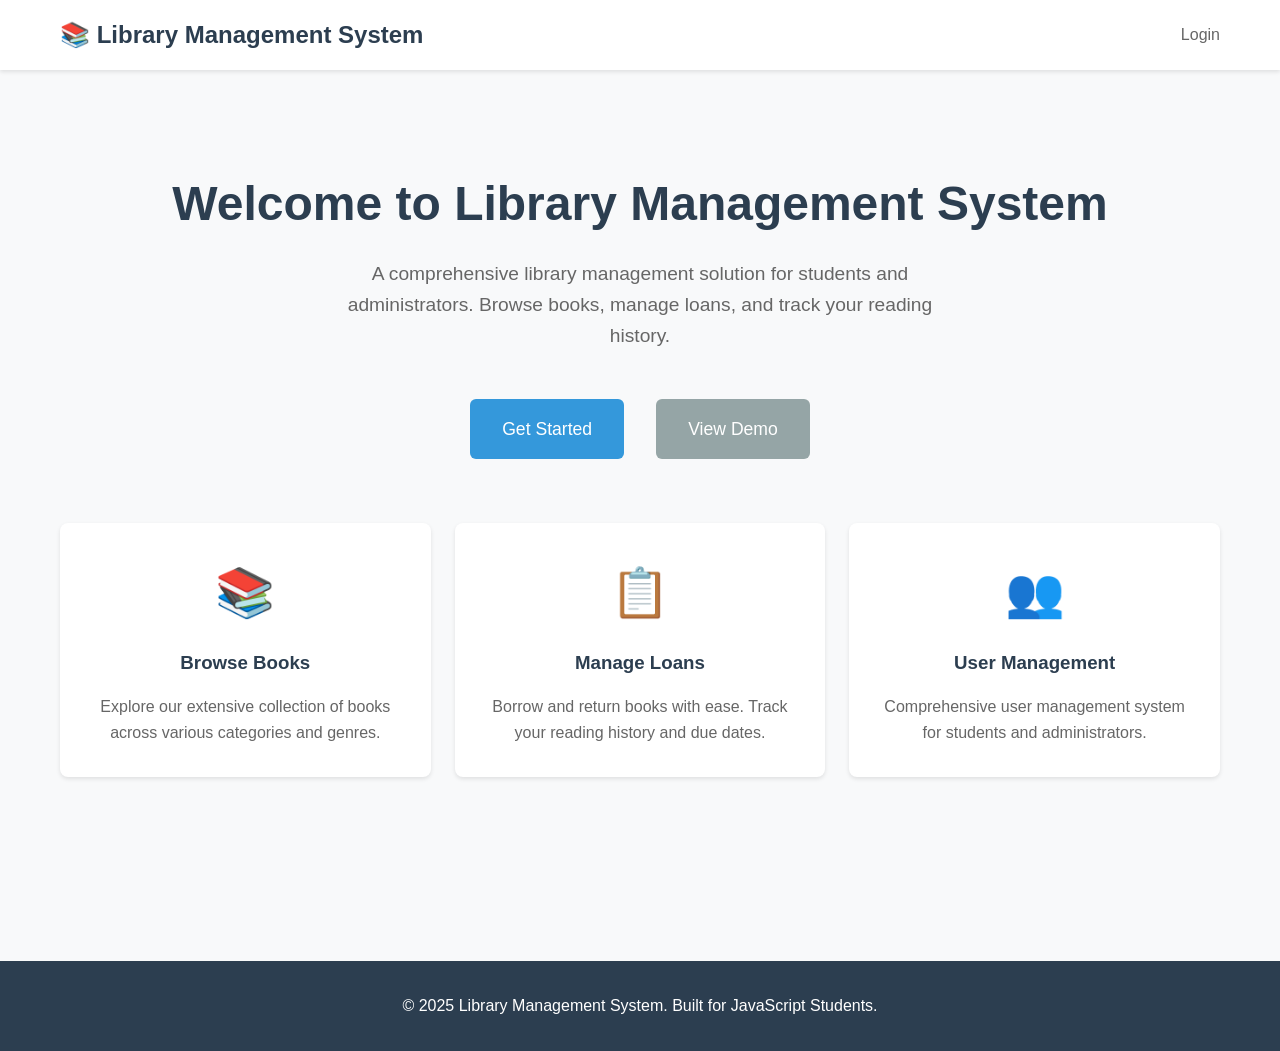
==== index.html @ cf740339 "chore: initial starter template setup" ====
<!DOCTYPE html>
<html lang="en">
<head>
    <meta charset="UTF-8">
    <meta name="viewport" content="width=device-width, initial-scale=1.0">
    <title>Library Management System</title>
    <link rel="stylesheet" href="css/style.css">
</head>
<body>
    <header class="header">
        <div class="container">
            <div class="header-content">
                <div class="logo">📚 Library Management System</div>
                <nav class="nav">
                    <a href="login.html">Login</a>
                </nav>
            </div>
        </div>
    </header>

    <main class="main-content">
        <div class="container">
            <div style="text-align: center; padding: 4rem 0;">
                <h1 style="font-size: 3rem; color: #2c3e50; margin-bottom: 1rem;">Welcome to Library Management System</h1>
                <p style="font-size: 1.2rem; color: #666; margin-bottom: 3rem; max-width: 600px; margin-left: auto; margin-right: auto;">
                    A comprehensive library management solution for students and administrators. 
                    Browse books, manage loans, and track your reading history.
                </p>
                
                <div style="display: flex; gap: 2rem; justify-content: center; flex-wrap: wrap; margin-bottom: 3rem;">
                    <a href="login.html" class="btn btn-primary" style="padding: 1rem 2rem; font-size: 1.1rem;">
                        Get Started
                    </a>
                    <a href="dashboard.html" class="btn btn-secondary" style="padding: 1rem 2rem; font-size: 1.1rem;">
                        View Demo
                    </a>
                </div>

                <!-- Features Grid -->
                <div class="grid grid-3" style="margin-top: 4rem;">
                    <div class="card" style="text-align: center; padding: 2rem;">
                        <div style="font-size: 3rem; margin-bottom: 1rem;">📚</div>
                        <h3 style="color: #2c3e50; margin-bottom: 1rem;">Browse Books</h3>
                        <p style="color: #666;">Explore our extensive collection of books across various categories and genres.</p>
                    </div>
                    
                    <div class="card" style="text-align: center; padding: 2rem;">
                        <div style="font-size: 3rem; margin-bottom: 1rem;">📋</div>
                        <h3 style="color: #2c3e50; margin-bottom: 1rem;">Manage Loans</h3>
                        <p style="color: #666;">Borrow and return books with ease. Track your reading history and due dates.</p>
                    </div>
                    
                    <div class="card" style="text-align: center; padding: 2rem;">
                        <div style="font-size: 3rem; margin-bottom: 1rem;">👥</div>
                        <h3 style="color: #2c3e50; margin-bottom: 1rem;">User Management</h3>
                        <p style="color: #666;">Comprehensive user management system for students and administrators.</p>
                    </div>
                </div>
            </div>
        </div>
    </main>

    <footer style="background: #2c3e50; color: white; text-align: center; padding: 2rem 0; margin-top: 4rem;">
        <div class="container">
            <p>&copy; 2025 Library Management System. Built for JavaScript Students.</p>
        </div>
    </footer>
</body>
</html>
---- css/style.css ----
/* Library Management System - Minimal Flat Design */

/* Reset and Base Styles */
* {
    margin: 0;
    padding: 0;
    box-sizing: border-box;
}

body {
    font-family: 'Segoe UI', Tahoma, Geneva, Verdana, sans-serif;
    line-height: 1.6;
    color: #333;
    background-color: #f8f9fa;
}

/* Container */
.container {
    max-width: 1200px;
    margin: 0 auto;
    padding: 0 20px;
}

/* Header */
.header {
    background: #fff;
    box-shadow: 0 2px 4px rgba(0,0,0,0.1);
    position: sticky;
    top: 0;
    z-index: 100;
}

.header-content {
    display: flex;
    justify-content: space-between;
    align-items: center;
    padding: 1rem 0;
}

.logo {
    font-size: 1.5rem;
    font-weight: bold;
    color: #2c3e50;
}

.nav {
    display: flex;
    gap: 2rem;
    align-items: center;
}

.nav a {
    text-decoration: none;
    color: #666;
    font-weight: 500;
    transition: color 0.3s;
}

.nav a:hover, .nav a.active {
    color: #3498db;
}

.user-info {
    display: flex;
    align-items: center;
    gap: 1rem;
}

.user-avatar {
    width: 40px;
    height: 40px;
    border-radius: 50%;
    background: #3498db;
    display: flex;
    align-items: center;
    justify-content: center;
    color: white;
    font-weight: bold;
}

/* Main Content */
.main-content {
    padding: 2rem 0;
    min-height: calc(100vh - 80px);
}

/* Cards */
.card {
    background: white;
    border-radius: 8px;
    box-shadow: 0 2px 4px rgba(0,0,0,0.1);
    padding: 1.5rem;
    margin-bottom: 1.5rem;
}

.card-header {
    display: flex;
    justify-content: space-between;
    align-items: center;
    margin-bottom: 1rem;
    padding-bottom: 1rem;
    border-bottom: 1px solid #eee;
}

.card-title {
    font-size: 1.25rem;
    font-weight: 600;
    color: #2c3e50;
}

/* Buttons */
.btn {
    display: inline-block;
    padding: 0.75rem 1.5rem;
    border: none;
    border-radius: 6px;
    text-decoration: none;
    font-weight: 500;
    cursor: pointer;
    transition: all 0.3s;
    text-align: center;
}

.btn-primary {
    background: #3498db;
    color: white;
}

.btn-primary:hover {
    background: #2980b9;
    transform: translateY(-1px);
}

.btn-success {
    background: #27ae60;
    color: white;
}

.btn-success:hover {
    background: #229954;
}

.btn-danger {
    background: #e74c3c;
    color: white;
}

.btn-danger:hover {
    background: #c0392b;
}

.btn-secondary {
    background: #95a5a6;
    color: white;
}

.btn-secondary:hover {
    background: #7f8c8d;
}

.btn-sm {
    padding: 0.5rem 1rem;
    font-size: 0.875rem;
}

/* Forms */
.form-group {
    margin-bottom: 1rem;
}

.form-label {
    display: block;
    margin-bottom: 0.5rem;
    font-weight: 500;
    color: #555;
}

.form-input {
    width: 100%;
    padding: 0.75rem;
    border: 2px solid #ddd;
    border-radius: 6px;
    font-size: 1rem;
    transition: border-color 0.3s;
}

.form-input:focus {
    outline: none;
    border-color: #3498db;
}

.form-select {
    width: 100%;
    padding: 0.75rem;
    border: 2px solid #ddd;
    border-radius: 6px;
    font-size: 1rem;
    background: white;
}

/* Tables */
.table {
    width: 100%;
    border-collapse: collapse;
    margin-top: 1rem;
}

.table th,
.table td {
    padding: 1rem;
    text-align: left;
    border-bottom: 1px solid #eee;
}

.table th {
    background: #f8f9fa;
    font-weight: 600;
    color: #555;
}

.table tr:hover {
    background: #f8f9fa;
}

/* Status Badges */
.status {
    display: inline-block;
    padding: 0.25rem 0.75rem;
    border-radius: 20px;
    font-size: 0.875rem;
    font-weight: 500;
}

.status-active {
    background: #d4edda;
    color: #155724;
}

.status-overdue {
    background: #f8d7da;
    color: #721c24;
}

.status-returned {
    background: #d1ecf1;
    color: #0c5460;
}

.status-available {
    background: #d4edda;
    color: #155724;
}

.status-unavailable {
    background: #f8d7da;
    color: #721c24;
}

/* Grid Layout */
.grid {
    display: grid;
    gap: 1.5rem;
}

.grid-2 {
    grid-template-columns: repeat(auto-fit, minmax(300px, 1fr));
}

.grid-3 {
    grid-template-columns: repeat(auto-fit, minmax(250px, 1fr));
}

.grid-4 {
    grid-template-columns: repeat(auto-fit, minmax(200px, 1fr));
}

/* Statistics Cards */
.stat-card {
    text-align: center;
    padding: 2rem 1rem;
}

.stat-number {
    font-size: 2.5rem;
    font-weight: bold;
    color: #3498db;
    margin-bottom: 0.5rem;
}

.stat-label {
    color: #666;
    font-size: 0.875rem;
    text-transform: uppercase;
    letter-spacing: 0.5px;
}

/* Search and Filters */
.search-bar {
    display: flex;
    gap: 1rem;
    margin-bottom: 2rem;
    flex-wrap: wrap;
}

.search-input {
    flex: 1;
    min-width: 200px;
}

.filter-group {
    display: flex;
    gap: 1rem;
    align-items: center;
    flex-wrap: wrap;
}

/* Pagination */
.pagination {
    display: flex;
    justify-content: center;
    gap: 0.5rem;
    margin-top: 2rem;
}

.pagination a {
    padding: 0.5rem 1rem;
    border: 1px solid #ddd;
    text-decoration: none;
    color: #666;
    border-radius: 4px;
    transition: all 0.3s;
}

.pagination a:hover,
.pagination a.active {
    background: #3498db;
    color: white;
    border-color: #3498db;
}

/* Alerts */
.alert {
    padding: 1rem;
    border-radius: 6px;
    margin-bottom: 1rem;
}

.alert-success {
    background: #d4edda;
    color: #155724;
    border: 1px solid #c3e6cb;
}

.alert-error {
    background: #f8d7da;
    color: #721c24;
    border: 1px solid #f5c6cb;
}

.alert-info {
    background: #d1ecf1;
    color: #0c5460;
    border: 1px solid #bee5eb;
}

/* Login Page */
.login-container {
    display: flex;
    justify-content: center;
    align-items: center;
    min-height: 100vh;
    background: linear-gradient(135deg, #667eea 0%, #764ba2 100%);
}

.login-card {
    background: white;
    padding: 3rem;
    border-radius: 12px;
    box-shadow: 0 10px 30px rgba(0,0,0,0.2);
    width: 100%;
    max-width: 400px;
}

.login-title {
    text-align: center;
    margin-bottom: 2rem;
    color: #2c3e50;
    font-size: 1.5rem;
}

/* Responsive Design */
@media (max-width: 768px) {
    .header-content {
        flex-direction: column;
        gap: 1rem;
    }
    
    .nav {
        flex-direction: column;
        gap: 1rem;
    }
    
    .search-bar {
        flex-direction: column;
    }
    
    .filter-group {
        flex-direction: column;
        align-items: stretch;
    }
    
    .table {
        font-size: 0.875rem;
    }
    
    .table th,
    .table td {
        padding: 0.5rem;
    }
    
    .grid-2,
    .grid-3,
    .grid-4 {
        grid-template-columns: 1fr;
    }
}

/* Loading Spinner */
.loading {
    display: inline-block;
    width: 20px;
    height: 20px;
    border: 3px solid #f3f3f3;
    border-top: 3px solid #3498db;
    border-radius: 50%;
    animation: spin 1s linear infinite;
}

@keyframes spin {
    0% { transform: rotate(0deg); }
    100% { transform: rotate(360deg); }
}

/* Utility Classes */
.text-center { text-align: center; }
.text-right { text-align: right; }
.text-left { text-align: left; }
.mb-1 { margin-bottom: 0.5rem; }
.mb-2 { margin-bottom: 1rem; }
.mb-3 { margin-bottom: 1.5rem; }
.mt-1 { margin-top: 0.5rem; }
.mt-2 { margin-top: 1rem; }
.mt-3 { margin-top: 1.5rem; }
.hidden { display: none; }
.visible { display: block; }
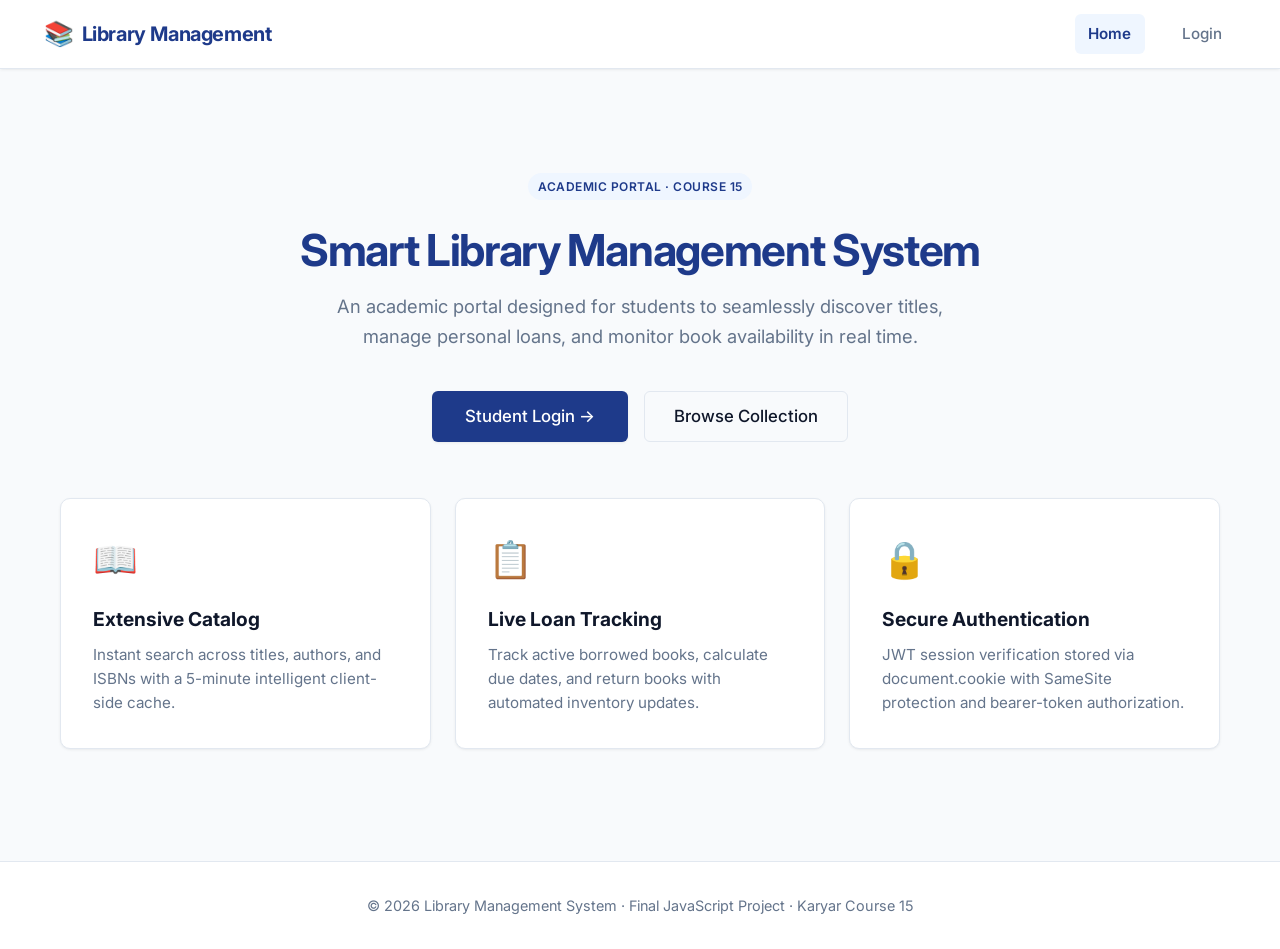
==== commit d3c1ace7: "style: redesign library interface with modern responsive academic theme" ====
--- a/index.html
+++ b/index.html
@@ -3,16 +3,20 @@
 <head>
     <meta charset="UTF-8">
     <meta name="viewport" content="width=device-width, initial-scale=1.0">
-    <title>Library Management System</title>
+    <title>Library Management System - Welcome</title>
     <link rel="stylesheet" href="css/style.css">
 </head>
 <body>
     <header class="header">
         <div class="container">
             <div class="header-content">
-                <div class="logo">📚 Library Management System</div>
-                <nav class="nav">
-                    <a href="login.html">Login</a>
+                <a href="index.html" class="logo">
+                    <span class="logo-icon">📚</span>
+                    <span>Library Management</span>
+                </a>
+                <nav class="nav" id="publicNav">
+                    <a href="index.html" class="active">Home</a>
+                    <a href="login.html" id="navAuthLink">Login</a>
                 </nav>
             </div>
         </div>
@@ -20,50 +24,78 @@
 
     <main class="main-content">
         <div class="container">
-            <div style="text-align: center; padding: 4rem 0;">
-                <h1 style="font-size: 3rem; color: #2c3e50; margin-bottom: 1rem;">Welcome to Library Management System</h1>
-                <p style="font-size: 1.2rem; color: #666; margin-bottom: 3rem; max-width: 600px; margin-left: auto; margin-right: auto;">
-                    A comprehensive library management solution for students and administrators. 
-                    Browse books, manage loans, and track your reading history.
+            <section style="text-align: center; padding: 4rem 1rem 3rem;">
+                <span class="category-badge" style="background-color: var(--primary-light); color: var(--primary); margin-bottom: 1.5rem; display: inline-block;">
+                    Academic Portal &middot; Course 15
+                </span>
+                <h1 style="font-size: 2.75rem; color: var(--primary); margin-bottom: 1rem; line-height: 1.2; letter-spacing: -0.03em;">
+                    Smart Library Management System
+                </h1>
+                <p style="font-size: 1.15rem; color: var(--text-muted); margin: 0 auto 2.5rem; max-width: 640px; line-height: 1.6;">
+                    An academic portal designed for students to seamlessly discover titles, manage personal loans, and monitor book availability in real time.
                 </p>
                 
-                <div style="display: flex; gap: 2rem; justify-content: center; flex-wrap: wrap; margin-bottom: 3rem;">
-                    <a href="login.html" class="btn btn-primary" style="padding: 1rem 2rem; font-size: 1.1rem;">
-                        Get Started
+                <div style="display: flex; gap: 1rem; justify-content: center; flex-wrap: wrap; margin-bottom: 3.5rem;">
+                    <a href="login.html" id="heroCta" class="btn btn-primary" style="padding: 0.85rem 2rem; font-size: 1.05rem;">
+                        Student Login &rarr;
                     </a>
-                    <a href="dashboard.html" class="btn btn-secondary" style="padding: 1rem 2rem; font-size: 1.1rem;">
-                        View Demo
+                    <a href="books.html" class="btn btn-outline" style="padding: 0.85rem 1.8rem; font-size: 1.05rem;">
+                        Browse Collection
                     </a>
                 </div>
 
                 <!-- Features Grid -->
-                <div class="grid grid-3" style="margin-top: 4rem;">
-                    <div class="card" style="text-align: center; padding: 2rem;">
-                        <div style="font-size: 3rem; margin-bottom: 1rem;">📚</div>
-                        <h3 style="color: #2c3e50; margin-bottom: 1rem;">Browse Books</h3>
-                        <p style="color: #666;">Explore our extensive collection of books across various categories and genres.</p>
+                <div class="grid grid-3" style="margin-top: 2rem; text-align: left;">
+                    <div class="card" style="padding: 2rem;">
+                        <div style="font-size: 2.25rem; margin-bottom: 1rem;">📖</div>
+                        <h3 style="color: var(--text-main); margin-bottom: 0.5rem; font-size: 1.2rem;">Extensive Catalog</h3>
+                        <p style="color: var(--text-muted); font-size: 0.95rem;">
+                            Instant search across titles, authors, and ISBNs with a 5-minute intelligent client-side cache.
+                        </p>
                     </div>
                     
-                    <div class="card" style="text-align: center; padding: 2rem;">
-                        <div style="font-size: 3rem; margin-bottom: 1rem;">📋</div>
-                        <h3 style="color: #2c3e50; margin-bottom: 1rem;">Manage Loans</h3>
-                        <p style="color: #666;">Borrow and return books with ease. Track your reading history and due dates.</p>
+                    <div class="card" style="padding: 2rem;">
+                        <div style="font-size: 2.25rem; margin-bottom: 1rem;">📋</div>
+                        <h3 style="color: var(--text-main); margin-bottom: 0.5rem; font-size: 1.2rem;">Live Loan Tracking</h3>
+                        <p style="color: var(--text-muted); font-size: 0.95rem;">
+                            Track active borrowed books, calculate due dates, and return books with automated inventory updates.
+                        </p>
                     </div>
                     
-                    <div class="card" style="text-align: center; padding: 2rem;">
-                        <div style="font-size: 3rem; margin-bottom: 1rem;">👥</div>
-                        <h3 style="color: #2c3e50; margin-bottom: 1rem;">User Management</h3>
-                        <p style="color: #666;">Comprehensive user management system for students and administrators.</p>
+                    <div class="card" style="padding: 2rem;">
+                        <div style="font-size: 2.25rem; margin-bottom: 1rem;">🔒</div>
+                        <h3 style="color: var(--text-main); margin-bottom: 0.5rem; font-size: 1.2rem;">Secure Authentication</h3>
+                        <p style="color: var(--text-muted); font-size: 0.95rem;">
+                            JWT session verification stored via document.cookie with SameSite protection and bearer-token authorization.
+                        </p>
                     </div>
                 </div>
-            </div>
+            </section>
         </div>
     </main>
 
-    <footer style="background: #2c3e50; color: white; text-align: center; padding: 2rem 0; margin-top: 4rem;">
+    <footer class="footer">
         <div class="container">
-            <p>&copy; 2025 Library Management System. Built for JavaScript Students.</p>
+            <p>&copy; 2026 Library Management System &middot; Final JavaScript Project &middot; Karyar Course 15</p>
         </div>
     </footer>
+
+    <script type="module">
+        import { isAuthenticated } from './js/auth.js';
+        
+        // Dynamic navigation update depending on auth state
+        if (isAuthenticated()) {
+            const navAuthLink = document.getElementById('navAuthLink');
+            const heroCta = document.getElementById('heroCta');
+            if (navAuthLink) {
+                navAuthLink.textContent = 'Dashboard';
+                navAuthLink.href = 'dashboard.html';
+            }
+            if (heroCta) {
+                heroCta.textContent = 'Go to Dashboard →';
+                heroCta.href = 'dashboard.html';
+            }
+        }
+    </script>
 </body>
 </html>
--- a/css/style.css
+++ b/css/style.css
@@ -1,455 +1,904 @@
-/* Library Management System - Minimal Flat Design */
-
-/* Reset and Base Styles */
-* {
-    margin: 0;
-    padding: 0;
-    box-sizing: border-box;
+/* ==========================================================================
+   Library Management System - Modern Academic Design System
+   Clean, accessible, responsive stylesheet with zero external framework dependencies.
+   ========================================================================== */
+
+@import url('https://fonts.googleapis.com/css2?family=Inter:wght@400;500;600;700&display=swap');
+
+:root {
+  /* Color Palette */
+  --primary: #1e3a8a;        /* Deep academic navy */
+  --primary-hover: #172554;
+  --primary-light: #eff6ff;
+  --accent: #2563eb;         /* Bright blue accent */
+  
+  --bg-main: #f8fafc;        /* Soft modern background */
+  --bg-card: #ffffff;
+  --bg-muted: #f1f5f9;
+  
+  --text-main: #0f172a;      /* High contrast slate */
+  --text-muted: #64748b;
+  --text-light: #94a3b8;
+  
+  --border: #e2e8f0;
+  --border-focus: #3b82f6;
+  
+  /* Status Colors */
+  --success: #059669;
+  --success-bg: #ecfdf5;
+  --success-border: #a7f3d0;
+  
+  --warning: #d97706;
+  --warning-bg: #fffbeb;
+  --warning-border: #fde68a;
+  
+  --danger: #dc2626;
+  --danger-bg: #fef2f2;
+  --danger-border: #fecaca;
+
+  --info: #0284c7;
+  --info-bg: #f0f9ff;
+  --info-border: #bae6fd;
+  
+  /* Layout & Geometry */
+  --radius-sm: 6px;
+  --radius: 10px;
+  --radius-lg: 16px;
+  
+  --shadow-sm: 0 1px 3px 0 rgb(0 0 0 / 0.06), 0 1px 2px -1px rgb(0 0 0 / 0.04);
+  --shadow: 0 4px 6px -1px rgb(0 0 0 / 0.07), 0 2px 4px -2px rgb(0 0 0 / 0.05);
+  --shadow-md: 0 10px 15px -3px rgb(0 0 0 / 0.08), 0 4px 6px -4px rgb(0 0 0 / 0.03);
+  --shadow-lg: 0 20px 25px -5px rgb(0 0 0 / 0.1), 0 8px 10px -6px rgb(0 0 0 / 0.05);
+
+  --transition: all 0.2s cubic-bezier(0.4, 0, 0.2, 1);
+}
+
+/* Reset & Base Setup */
+*, *::before, *::after {
+  margin: 0;
+  padding: 0;
+  box-sizing: border-box;
 }
 
 body {
-    font-family: 'Segoe UI', Tahoma, Geneva, Verdana, sans-serif;
-    line-height: 1.6;
-    color: #333;
-    background-color: #f8f9fa;
+  font-family: 'Inter', -apple-system, BlinkMacSystemFont, 'Segoe UI', Roboto, Helvetica, Arial, sans-serif;
+  line-height: 1.6;
+  color: var(--text-main);
+  background-color: var(--bg-main);
+  -webkit-font-smoothing: antialiased;
+  -moz-osx-font-smoothing: grayscale;
+  display: flex;
+  flex-direction: column;
+  min-height: 100vh;
 }
 
 /* Container */
 .container {
-    max-width: 1200px;
-    margin: 0 auto;
-    padding: 0 20px;
-}
-
-/* Header */
+  width: 100%;
+  max-width: 1240px;
+  margin: 0 auto;
+  padding: 0 1.5rem;
+}
+
+/* Header & Navigation */
 .header {
-    background: #fff;
-    box-shadow: 0 2px 4px rgba(0,0,0,0.1);
-    position: sticky;
-    top: 0;
-    z-index: 100;
+  background: rgba(255, 255, 255, 0.95);
+  backdrop-filter: blur(8px);
+  border-bottom: 1px solid var(--border);
+  position: sticky;
+  top: 0;
+  z-index: 100;
+  box-shadow: var(--shadow-sm);
 }
 
 .header-content {
-    display: flex;
-    justify-content: space-between;
-    align-items: center;
-    padding: 1rem 0;
+  display: flex;
+  justify-content: space-between;
+  align-items: center;
+  padding: 0.85rem 0;
 }
 
 .logo {
-    font-size: 1.5rem;
-    font-weight: bold;
-    color: #2c3e50;
+  display: flex;
+  align-items: center;
+  gap: 0.5rem;
+  font-size: 1.25rem;
+  font-weight: 700;
+  color: var(--primary);
+  text-decoration: none;
+  letter-spacing: -0.02em;
+}
+
+.logo-icon {
+  font-size: 1.5rem;
 }
 
 .nav {
-    display: flex;
-    gap: 2rem;
-    align-items: center;
+  display: flex;
+  gap: 1.5rem;
+  align-items: center;
 }
 
 .nav a {
-    text-decoration: none;
-    color: #666;
-    font-weight: 500;
-    transition: color 0.3s;
-}
-
-.nav a:hover, .nav a.active {
-    color: #3498db;
+  text-decoration: none;
+  color: var(--text-muted);
+  font-weight: 500;
+  font-size: 0.95rem;
+  padding: 0.5rem 0.85rem;
+  border-radius: var(--radius-sm);
+  transition: var(--transition);
+}
+
+.nav a:hover {
+  color: var(--primary);
+  background-color: var(--primary-light);
+}
+
+.nav a.active {
+  color: var(--primary);
+  background-color: var(--primary-light);
+  font-weight: 600;
 }
 
 .user-info {
-    display: flex;
-    align-items: center;
-    gap: 1rem;
+  display: flex;
+  align-items: center;
+  gap: 0.75rem;
+  padding-left: 1rem;
+  border-left: 1px solid var(--border);
 }
 
 .user-avatar {
-    width: 40px;
-    height: 40px;
-    border-radius: 50%;
-    background: #3498db;
-    display: flex;
-    align-items: center;
-    justify-content: center;
-    color: white;
-    font-weight: bold;
-}
-
-/* Main Content */
+  width: 36px;
+  height: 36px;
+  border-radius: 50%;
+  background: linear-gradient(135deg, var(--primary), var(--accent));
+  display: flex;
+  align-items: center;
+  justify-content: center;
+  color: white;
+  font-weight: 600;
+  font-size: 0.9rem;
+  box-shadow: var(--shadow-sm);
+}
+
+.user-name {
+  font-weight: 500;
+  font-size: 0.9rem;
+  color: var(--text-main);
+  max-width: 140px;
+  white-space: nowrap;
+  overflow: hidden;
+  text-overflow: ellipsis;
+}
+
+/* Mobile Nav Toggle */
+.menu-toggle {
+  display: none;
+  background: none;
+  border: none;
+  font-size: 1.5rem;
+  cursor: pointer;
+  color: var(--text-main);
+  padding: 0.25rem;
+}
+
+/* Main Content Area */
 .main-content {
-    padding: 2rem 0;
-    min-height: calc(100vh - 80px);
+  flex: 1;
+  padding: 2.5rem 0;
+}
+
+.page-header {
+  margin-bottom: 2rem;
+}
+
+.page-title {
+  font-size: 1.85rem;
+  font-weight: 700;
+  color: var(--text-main);
+  letter-spacing: -0.02em;
+  margin-bottom: 0.35rem;
+}
+
+.page-subtitle {
+  color: var(--text-muted);
+  font-size: 1rem;
 }
 
 /* Cards */
 .card {
-    background: white;
-    border-radius: 8px;
-    box-shadow: 0 2px 4px rgba(0,0,0,0.1);
-    padding: 1.5rem;
-    margin-bottom: 1.5rem;
+  background: var(--bg-card);
+  border-radius: var(--radius);
+  border: 1px solid var(--border);
+  box-shadow: var(--shadow-sm);
+  padding: 1.5rem;
+  margin-bottom: 1.5rem;
+  transition: var(--transition);
+}
+
+.card:hover {
+  box-shadow: var(--shadow);
 }
 
 .card-header {
-    display: flex;
-    justify-content: space-between;
-    align-items: center;
-    margin-bottom: 1rem;
-    padding-bottom: 1rem;
-    border-bottom: 1px solid #eee;
+  display: flex;
+  justify-content: space-between;
+  align-items: center;
+  margin-bottom: 1.25rem;
+  padding-bottom: 1rem;
+  border-bottom: 1px solid var(--border);
 }
 
 .card-title {
-    font-size: 1.25rem;
-    font-weight: 600;
-    color: #2c3e50;
+  font-size: 1.25rem;
+  font-weight: 600;
+  color: var(--text-main);
+}
+
+/* Stat Cards */
+.stat-card {
+  text-align: left;
+  padding: 1.75rem;
+  background: var(--bg-card);
+  border: 1px solid var(--border);
+  border-radius: var(--radius);
+  position: relative;
+  overflow: hidden;
+}
+
+.stat-card::before {
+  content: '';
+  position: absolute;
+  top: 0;
+  left: 0;
+  width: 4px;
+  height: 100%;
+  background: var(--accent);
+}
+
+.stat-card.stat-success::before {
+  background: var(--success);
+}
+
+.stat-number {
+  font-size: 2.5rem;
+  font-weight: 700;
+  color: var(--primary);
+  line-height: 1.1;
+  margin-bottom: 0.35rem;
+  font-variant-numeric: tabular-nums;
+}
+
+.stat-card.stat-success .stat-number {
+  color: var(--success);
+}
+
+.stat-label {
+  color: var(--text-muted);
+  font-size: 0.85rem;
+  font-weight: 600;
+  text-transform: uppercase;
+  letter-spacing: 0.05em;
+}
+
+/* Profile Details Grid on Dashboard */
+.profile-details-grid {
+  display: grid;
+  grid-template-columns: repeat(auto-fit, minmax(200px, 1fr));
+  gap: 1.25rem;
+  padding: 0.5rem 0;
+}
+
+.profile-item {
+  display: flex;
+  flex-direction: column;
+  gap: 0.25rem;
+}
+
+.profile-label {
+  font-size: 0.8rem;
+  font-weight: 600;
+  color: var(--text-muted);
+  text-transform: uppercase;
+  letter-spacing: 0.04em;
+}
+
+.profile-value {
+  font-size: 0.95rem;
+  color: var(--text-main);
+  font-weight: 500;
+}
+
+/* Grid Layouts */
+.grid {
+  display: grid;
+  gap: 1.5rem;
+}
+
+.grid-2 {
+  grid-template-columns: repeat(auto-fit, minmax(280px, 1fr));
+}
+
+.grid-3 {
+  grid-template-columns: repeat(auto-fill, minmax(320px, 1fr));
+}
+
+.grid-4 {
+  grid-template-columns: repeat(auto-fit, minmax(220px, 1fr));
+}
+
+/* Book Cards */
+.book-card {
+  display: flex;
+  flex-direction: column;
+  justify-content: space-between;
+  border-radius: var(--radius);
+  padding: 1.5rem;
+  background: var(--bg-card);
+  transition: transform 0.2s, box-shadow 0.2s;
+  position: relative;
+}
+
+.book-card:hover {
+  transform: translateY(-3px);
+  box-shadow: var(--shadow-md);
+}
+
+.book-card-header {
+  display: flex;
+  justify-content: space-between;
+  align-items: center;
+  margin-bottom: 0.85rem;
+  gap: 0.5rem;
+}
+
+.category-badge {
+  font-size: 0.75rem;
+  font-weight: 600;
+  padding: 0.25rem 0.6rem;
+  border-radius: 9999px;
+  text-transform: uppercase;
+  letter-spacing: 0.04em;
+}
+
+.book-title {
+  font-size: 1.15rem;
+  font-weight: 600;
+  color: var(--text-main);
+  margin-bottom: 0.75rem;
+  line-height: 1.35;
+  display: -webkit-box;
+  -webkit-line-clamp: 2;
+  -webkit-box-orient: vertical;
+  overflow: hidden;
+}
+
+.book-details {
+  margin-bottom: 0.85rem;
+  font-size: 0.875rem;
+  color: var(--text-muted);
+}
+
+.book-meta {
+  margin-bottom: 0.25rem;
+  display: flex;
+  justify-content: space-between;
+}
+
+.book-description {
+  font-size: 0.875rem;
+  color: #475569;
+  line-height: 1.5;
+  margin-bottom: 1.25rem;
+  display: -webkit-box;
+  -webkit-line-clamp: 3;
+  -webkit-box-orient: vertical;
+  overflow: hidden;
+}
+
+.book-card-actions {
+  display: flex;
+  gap: 0.6rem;
+  margin-top: auto;
+}
+
+.book-card-actions .btn {
+  flex: 1;
+}
+
+/* Status Badges */
+.status {
+  display: inline-flex;
+  align-items: center;
+  gap: 0.35rem;
+  padding: 0.25rem 0.65rem;
+  border-radius: 9999px;
+  font-size: 0.75rem;
+  font-weight: 600;
+  text-transform: uppercase;
+  letter-spacing: 0.03em;
+}
+
+.status-available, .status-active {
+  background-color: var(--success-bg);
+  color: var(--success);
+  border: 1px solid var(--success-border);
+}
+
+.status-available::before, .status-active::before {
+  content: '';
+  width: 6px;
+  height: 6px;
+  border-radius: 50%;
+  background-color: var(--success);
+}
+
+.status-unavailable, .status-overdue {
+  background-color: var(--danger-bg);
+  color: var(--danger);
+  border: 1px solid var(--danger-border);
+}
+
+.status-unavailable::before, .status-overdue::before {
+  content: '';
+  width: 6px;
+  height: 6px;
+  border-radius: 50%;
+  background-color: var(--danger);
+}
+
+.status-returned {
+  background-color: var(--info-bg);
+  color: var(--info);
+  border: 1px solid var(--info-border);
+}
+
+.status-returned::before {
+  content: '';
+  width: 6px;
+  height: 6px;
+  border-radius: 50%;
+  background-color: var(--info);
+}
+
+.badge {
+  display: inline-block;
+  padding: 0.2rem 0.5rem;
+  border-radius: 4px;
+  font-size: 0.8rem;
+  font-weight: 500;
+}
+
+.badge-info { background: var(--info-bg); color: var(--info); }
+.badge-success { background: var(--success-bg); color: var(--success); }
+.badge-secondary { background: var(--bg-muted); color: var(--text-muted); }
+
+.tag-badge {
+  background: var(--bg-muted);
+  color: var(--text-muted);
+  font-size: 0.75rem;
+  padding: 0.2rem 0.6rem;
+  border-radius: 4px;
+  border: 1px solid var(--border);
 }
 
 /* Buttons */
 .btn {
-    display: inline-block;
-    padding: 0.75rem 1.5rem;
-    border: none;
-    border-radius: 6px;
-    text-decoration: none;
-    font-weight: 500;
-    cursor: pointer;
-    transition: all 0.3s;
-    text-align: center;
+  display: inline-flex;
+  align-items: center;
+  justify-content: center;
+  gap: 0.5rem;
+  padding: 0.7rem 1.4rem;
+  border: 1px solid transparent;
+  border-radius: var(--radius-sm);
+  text-decoration: none;
+  font-weight: 500;
+  font-size: 0.95rem;
+  cursor: pointer;
+  transition: var(--transition);
+  line-height: 1.25;
+}
+
+.btn:disabled {
+  opacity: 0.6;
+  cursor: not-allowed;
+  transform: none !important;
 }
 
 .btn-primary {
-    background: #3498db;
-    color: white;
-}
-
-.btn-primary:hover {
-    background: #2980b9;
-    transform: translateY(-1px);
+  background-color: var(--primary);
+  color: white;
+  box-shadow: var(--shadow-sm);
+}
+
+.btn-primary:hover:not(:disabled) {
+  background-color: var(--primary-hover);
+  transform: translateY(-1px);
+}
+
+.btn-secondary {
+  background-color: #64748b;
+  color: white;
+}
+
+.btn-secondary:hover:not(:disabled) {
+  background-color: #475569;
 }
 
 .btn-success {
-    background: #27ae60;
-    color: white;
-}
-
-.btn-success:hover {
-    background: #229954;
-}
-
-.btn-danger {
-    background: #e74c3c;
-    color: white;
-}
-
-.btn-danger:hover {
-    background: #c0392b;
-}
-
-.btn-secondary {
-    background: #95a5a6;
-    color: white;
-}
-
-.btn-secondary:hover {
-    background: #7f8c8d;
+  background-color: var(--success);
+  color: white;
+}
+
+.btn-success:hover:not(:disabled) {
+  background-color: #047857;
+  transform: translateY(-1px);
+}
+
+.btn-outline {
+  background-color: transparent;
+  border-color: var(--border);
+  color: var(--text-main);
+}
+
+.btn-outline:hover:not(:disabled) {
+  background-color: var(--bg-muted);
+  border-color: var(--text-muted);
 }
 
 .btn-sm {
-    padding: 0.5rem 1rem;
-    font-size: 0.875rem;
-}
-
-/* Forms */
+  padding: 0.45rem 0.9rem;
+  font-size: 0.85rem;
+  border-radius: var(--radius-sm);
+}
+
+/* Forms & Inputs */
 .form-group {
-    margin-bottom: 1rem;
+  margin-bottom: 1.25rem;
 }
 
 .form-label {
-    display: block;
-    margin-bottom: 0.5rem;
-    font-weight: 500;
-    color: #555;
-}
-
-.form-input {
-    width: 100%;
-    padding: 0.75rem;
-    border: 2px solid #ddd;
-    border-radius: 6px;
-    font-size: 1rem;
-    transition: border-color 0.3s;
-}
-
-.form-input:focus {
-    outline: none;
-    border-color: #3498db;
-}
-
-.form-select {
-    width: 100%;
-    padding: 0.75rem;
-    border: 2px solid #ddd;
-    border-radius: 6px;
-    font-size: 1rem;
-    background: white;
+  display: block;
+  margin-bottom: 0.4rem;
+  font-weight: 500;
+  font-size: 0.9rem;
+  color: var(--text-main);
+}
+
+.form-input, .form-select {
+  width: 100%;
+  padding: 0.75rem 1rem;
+  border: 1.5px solid var(--border);
+  border-radius: var(--radius-sm);
+  font-size: 0.95rem;
+  font-family: inherit;
+  color: var(--text-main);
+  background-color: #fff;
+  transition: var(--transition);
+}
+
+.form-input:focus, .form-select:focus {
+  outline: none;
+  border-color: var(--border-focus);
+  box-shadow: 0 0 0 3px rgba(59, 130, 246, 0.15);
+}
+
+/* Search Bar & Filter Controls */
+.filter-bar {
+  display: flex;
+  gap: 1rem;
+  margin-bottom: 2rem;
+  flex-wrap: wrap;
+}
+
+.search-input-wrapper {
+  flex: 2;
+  min-width: 240px;
+  position: relative;
+}
+
+.filter-select-wrapper {
+  flex: 1;
+  min-width: 160px;
 }
 
 /* Tables */
+.table-responsive {
+  width: 100%;
+  overflow-x: auto;
+  -webkit-overflow-scrolling: touch;
+}
+
 .table {
-    width: 100%;
-    border-collapse: collapse;
-    margin-top: 1rem;
-}
-
-.table th,
-.table td {
-    padding: 1rem;
-    text-align: left;
-    border-bottom: 1px solid #eee;
+  width: 100%;
+  border-collapse: collapse;
+  text-align: left;
+}
+
+.table th, .table td {
+  padding: 1rem;
+  border-bottom: 1px solid var(--border);
+  vertical-align: middle;
 }
 
 .table th {
-    background: #f8f9fa;
-    font-weight: 600;
-    color: #555;
-}
-
-.table tr:hover {
-    background: #f8f9fa;
-}
-
-/* Status Badges */
-.status {
-    display: inline-block;
-    padding: 0.25rem 0.75rem;
-    border-radius: 20px;
-    font-size: 0.875rem;
-    font-weight: 500;
-}
-
-.status-active {
-    background: #d4edda;
-    color: #155724;
-}
-
-.status-overdue {
-    background: #f8d7da;
-    color: #721c24;
-}
-
-.status-returned {
-    background: #d1ecf1;
-    color: #0c5460;
-}
-
-.status-available {
-    background: #d4edda;
-    color: #155724;
-}
-
-.status-unavailable {
-    background: #f8d7da;
-    color: #721c24;
-}
-
-/* Grid Layout */
-.grid {
-    display: grid;
-    gap: 1.5rem;
-}
-
-.grid-2 {
-    grid-template-columns: repeat(auto-fit, minmax(300px, 1fr));
-}
-
-.grid-3 {
-    grid-template-columns: repeat(auto-fit, minmax(250px, 1fr));
-}
-
-.grid-4 {
-    grid-template-columns: repeat(auto-fit, minmax(200px, 1fr));
-}
-
-/* Statistics Cards */
-.stat-card {
-    text-align: center;
-    padding: 2rem 1rem;
-}
-
-.stat-number {
-    font-size: 2.5rem;
-    font-weight: bold;
-    color: #3498db;
-    margin-bottom: 0.5rem;
-}
-
-.stat-label {
-    color: #666;
-    font-size: 0.875rem;
-    text-transform: uppercase;
-    letter-spacing: 0.5px;
-}
-
-/* Search and Filters */
-.search-bar {
-    display: flex;
-    gap: 1rem;
-    margin-bottom: 2rem;
-    flex-wrap: wrap;
-}
-
-.search-input {
-    flex: 1;
-    min-width: 200px;
-}
-
-.filter-group {
-    display: flex;
-    gap: 1rem;
-    align-items: center;
-    flex-wrap: wrap;
-}
-
-/* Pagination */
-.pagination {
-    display: flex;
-    justify-content: center;
-    gap: 0.5rem;
-    margin-top: 2rem;
-}
-
-.pagination a {
-    padding: 0.5rem 1rem;
-    border: 1px solid #ddd;
-    text-decoration: none;
-    color: #666;
-    border-radius: 4px;
-    transition: all 0.3s;
-}
-
-.pagination a:hover,
-.pagination a.active {
-    background: #3498db;
-    color: white;
-    border-color: #3498db;
+  background-color: var(--bg-muted);
+  font-weight: 600;
+  font-size: 0.85rem;
+  text-transform: uppercase;
+  letter-spacing: 0.04em;
+  color: var(--text-muted);
+}
+
+.table tr:last-child td {
+  border-bottom: none;
+}
+
+.table tbody tr:hover {
+  background-color: #f8fafc;
 }
 
 /* Alerts */
 .alert {
-    padding: 1rem;
-    border-radius: 6px;
-    margin-bottom: 1rem;
+  display: flex;
+  justify-content: space-between;
+  align-items: center;
+  padding: 0.9rem 1.25rem;
+  border-radius: var(--radius-sm);
+  margin-bottom: 1.5rem;
+  font-size: 0.95rem;
+  line-height: 1.4;
+  border: 1px solid transparent;
+}
+
+.alert-error {
+  background-color: var(--danger-bg);
+  color: var(--danger);
+  border-color: var(--danger-border);
 }
 
 .alert-success {
-    background: #d4edda;
-    color: #155724;
-    border: 1px solid #c3e6cb;
-}
-
-.alert-error {
-    background: #f8d7da;
-    color: #721c24;
-    border: 1px solid #f5c6cb;
+  background-color: var(--success-bg);
+  color: var(--success);
+  border-color: var(--success-border);
 }
 
 .alert-info {
-    background: #d1ecf1;
-    color: #0c5460;
-    border: 1px solid #bee5eb;
-}
-
-/* Login Page */
+  background-color: var(--info-bg);
+  color: var(--info);
+  border-color: var(--info-border);
+}
+
+.alert-close {
+  background: none;
+  border: none;
+  font-size: 1.25rem;
+  line-height: 1;
+  color: inherit;
+  opacity: 0.7;
+  cursor: pointer;
+  padding: 0 0.25rem;
+}
+
+.alert-close:hover {
+  opacity: 1;
+}
+
+/* Loading Spinners & Skeleton */
+.loading {
+  display: inline-block;
+  width: 18px;
+  height: 18px;
+  border: 2px solid rgba(255, 255, 255, 0.4);
+  border-top-color: white;
+  border-radius: 50%;
+  animation: spin 0.8s linear infinite;
+}
+
+@keyframes spin {
+  to { transform: rotate(360deg); }
+}
+
+.skeleton-card {
+  height: 280px;
+  display: flex;
+  flex-direction: column;
+  gap: 1rem;
+  background: var(--bg-card);
+}
+
+.skeleton-line {
+  background: linear-gradient(90deg, #f1f5f9 25%, #e2e8f0 50%, #f1f5f9 75%);
+  background-size: 200% 100%;
+  animation: skeletonPulse 1.5s infinite;
+  border-radius: 4px;
+}
+
+.skeleton-title { height: 24px; width: 70%; }
+.skeleton-text { height: 16px; width: 90%; }
+.skeleton-btn { height: 36px; width: 100%; margin-top: auto; }
+
+@keyframes skeletonPulse {
+  0% { background-position: 200% 0; }
+  100% { background-position: -200% 0; }
+}
+
+/* Login Page Specific Layout */
 .login-container {
+  display: flex;
+  justify-content: center;
+  align-items: center;
+  min-height: 100vh;
+  background: linear-gradient(135deg, #0f172a 0%, #1e3a8a 100%);
+  padding: 1.5rem;
+}
+
+.login-card {
+  background: var(--bg-card);
+  padding: 2.75rem 2.25rem;
+  border-radius: var(--radius-lg);
+  box-shadow: var(--shadow-lg);
+  width: 100%;
+  max-width: 420px;
+}
+
+.login-header {
+  text-align: center;
+  margin-bottom: 2rem;
+}
+
+.login-header .login-icon {
+  font-size: 2.5rem;
+  margin-bottom: 0.5rem;
+}
+
+.login-header h1 {
+  font-size: 1.5rem;
+  font-weight: 700;
+  color: var(--text-main);
+}
+
+.login-header p {
+  color: var(--text-muted);
+  font-size: 0.9rem;
+}
+
+/* Modal Dialog */
+.modal {
+  position: fixed;
+  top: 0;
+  left: 0;
+  width: 100%;
+  height: 100%;
+  background: rgba(15, 23, 42, 0.6);
+  backdrop-filter: blur(4px);
+  display: flex;
+  justify-content: center;
+  align-items: center;
+  z-index: 1000;
+  padding: 1.5rem;
+  opacity: 0;
+  visibility: hidden;
+  transition: opacity 0.2s, visibility 0.2s;
+}
+
+.modal.modal-open {
+  opacity: 1;
+  visibility: visible;
+}
+
+.modal-content {
+  background: var(--bg-card);
+  border-radius: var(--radius-lg);
+  width: 100%;
+  max-width: 580px;
+  max-height: 90vh;
+  overflow-y: auto;
+  box-shadow: var(--shadow-lg);
+  border: 1px solid var(--border);
+  position: relative;
+  padding: 2rem;
+}
+
+.modal-close-btn {
+  position: absolute;
+  top: 1.25rem;
+  right: 1.25rem;
+  background: var(--bg-muted);
+  border: none;
+  width: 32px;
+  height: 32px;
+  border-radius: 50%;
+  font-size: 1.2rem;
+  cursor: pointer;
+  display: flex;
+  align-items: center;
+  justify-content: center;
+  color: var(--text-muted);
+  transition: var(--transition);
+}
+
+.modal-close-btn:hover {
+  background: var(--border);
+  color: var(--text-main);
+}
+
+.modal-info-grid {
+  display: grid;
+  grid-template-columns: repeat(2, 1fr);
+  gap: 0.85rem;
+  background: var(--bg-muted);
+  padding: 1rem;
+  border-radius: var(--radius-sm);
+  margin-top: 1rem;
+  font-size: 0.9rem;
+}
+
+/* Footer */
+.footer {
+  background-color: var(--bg-card);
+  border-top: 1px solid var(--border);
+  text-align: center;
+  padding: 2rem 0;
+  color: var(--text-muted);
+  font-size: 0.9rem;
+  margin-top: auto;
+}
+
+/* Utilities */
+.hidden { display: none !important; }
+.text-center { text-align: center; }
+.mt-2 { margin-top: 0.5rem; }
+.mt-4 { margin-top: 1rem; }
+
+/* Responsive Media Queries */
+@media (max-width: 768px) {
+  .menu-toggle {
+    display: block;
+  }
+
+  .nav {
+    display: none;
+    position: absolute;
+    top: 100%;
+    left: 0;
+    width: 100%;
+    background: white;
+    flex-direction: column;
+    padding: 1rem 1.5rem;
+    box-shadow: var(--shadow-md);
+    border-bottom: 1px solid var(--border);
+    gap: 0.5rem;
+  }
+
+  .nav.nav-open {
     display: flex;
-    justify-content: center;
-    align-items: center;
-    min-height: 100vh;
-    background: linear-gradient(135deg, #667eea 0%, #764ba2 100%);
-}
-
-.login-card {
-    background: white;
-    padding: 3rem;
-    border-radius: 12px;
-    box-shadow: 0 10px 30px rgba(0,0,0,0.2);
+  }
+
+  .nav a {
     width: 100%;
-    max-width: 400px;
-}
-
-.login-title {
-    text-align: center;
-    margin-bottom: 2rem;
-    color: #2c3e50;
-    font-size: 1.5rem;
-}
-
-/* Responsive Design */
-@media (max-width: 768px) {
-    .header-content {
-        flex-direction: column;
-        gap: 1rem;
-    }
-    
-    .nav {
-        flex-direction: column;
-        gap: 1rem;
-    }
-    
-    .search-bar {
-        flex-direction: column;
-    }
-    
-    .filter-group {
-        flex-direction: column;
-        align-items: stretch;
-    }
-    
-    .table {
-        font-size: 0.875rem;
-    }
-    
-    .table th,
-    .table td {
-        padding: 0.5rem;
-    }
-    
-    .grid-2,
-    .grid-3,
-    .grid-4 {
-        grid-template-columns: 1fr;
-    }
-}
-
-/* Loading Spinner */
-.loading {
-    display: inline-block;
-    width: 20px;
-    height: 20px;
-    border: 3px solid #f3f3f3;
-    border-top: 3px solid #3498db;
-    border-radius: 50%;
-    animation: spin 1s linear infinite;
-}
-
-@keyframes spin {
-    0% { transform: rotate(0deg); }
-    100% { transform: rotate(360deg); }
-}
-
-/* Utility Classes */
-.text-center { text-align: center; }
-.text-right { text-align: right; }
-.text-left { text-align: left; }
-.mb-1 { margin-bottom: 0.5rem; }
-.mb-2 { margin-bottom: 1rem; }
-.mb-3 { margin-bottom: 1.5rem; }
-.mt-1 { margin-top: 0.5rem; }
-.mt-2 { margin-top: 1rem; }
-.mt-3 { margin-top: 1.5rem; }
-.hidden { display: none; }
-.visible { display: block; }
+    padding: 0.75rem 1rem;
+  }
+
+  .header-content {
+    position: relative;
+  }
+
+  .user-info {
+    border-left: none;
+    padding-left: 0;
+  }
+
+  .filter-bar {
+    flex-direction: column;
+  }
+
+  .grid-2, .grid-3 {
+    grid-template-columns: 1fr;
+  }
+
+  .modal-info-grid {
+    grid-template-columns: 1fr;
+  }
+}
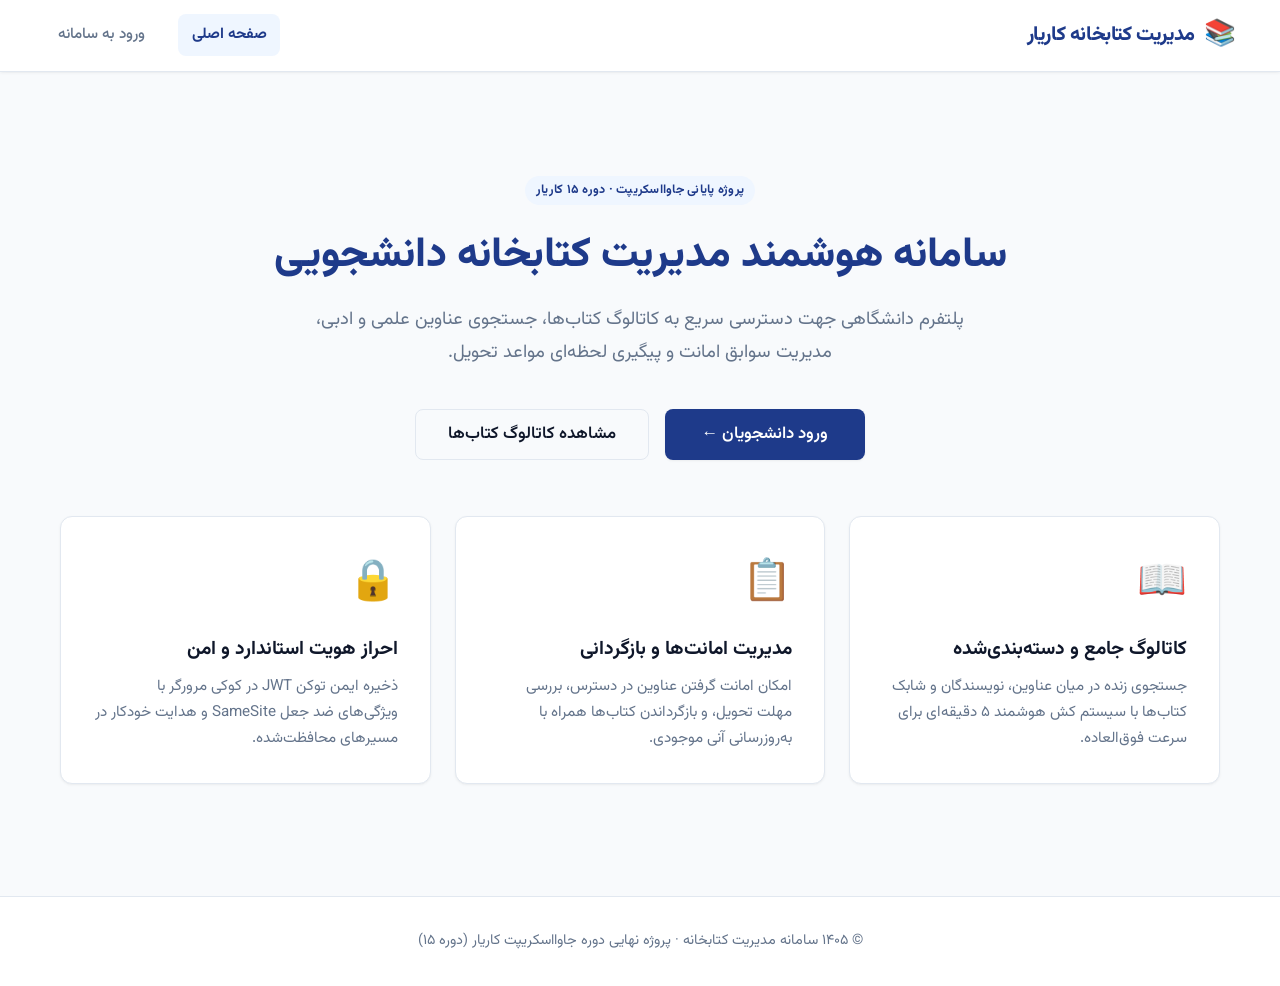
==== commit 1f7584e2: "feat: complete Persian localization, RTL layout, and Persian code comments" ====
--- a/index.html
+++ b/index.html
@@ -1,9 +1,9 @@
 <!DOCTYPE html>
-<html lang="en">
+<html lang="fa" dir="rtl">
 <head>
     <meta charset="UTF-8">
     <meta name="viewport" content="width=device-width, initial-scale=1.0">
-    <title>Library Management System - Welcome</title>
+    <title>سامانه مدیریت کتابخانه - صفحه اصلی</title>
     <link rel="stylesheet" href="css/style.css">
 </head>
 <body>
@@ -12,11 +12,11 @@
             <div class="header-content">
                 <a href="index.html" class="logo">
                     <span class="logo-icon">📚</span>
-                    <span>Library Management</span>
+                    <span>مدیریت کتابخانه کاریار</span>
                 </a>
                 <nav class="nav" id="publicNav">
-                    <a href="index.html" class="active">Home</a>
-                    <a href="login.html" id="navAuthLink">Login</a>
+                    <a href="index.html" class="active">صفحه اصلی</a>
+                    <a href="login.html" id="navAuthLink">ورود به سامانه</a>
                 </nav>
             </div>
         </div>
@@ -26,47 +26,47 @@
         <div class="container">
             <section style="text-align: center; padding: 4rem 1rem 3rem;">
                 <span class="category-badge" style="background-color: var(--primary-light); color: var(--primary); margin-bottom: 1.5rem; display: inline-block;">
-                    Academic Portal &middot; Course 15
+                    پروژه پایانی جاوااسکریپت &middot; دوره ۱۵ کاریار
                 </span>
-                <h1 style="font-size: 2.75rem; color: var(--primary); margin-bottom: 1rem; line-height: 1.2; letter-spacing: -0.03em;">
-                    Smart Library Management System
+                <h1 style="font-size: 2.6rem; color: var(--primary); margin-bottom: 1.25rem; line-height: 1.3; font-weight: 800;">
+                    سامانه هوشمند مدیریت کتابخانه دانشجویی
                 </h1>
-                <p style="font-size: 1.15rem; color: var(--text-muted); margin: 0 auto 2.5rem; max-width: 640px; line-height: 1.6;">
-                    An academic portal designed for students to seamlessly discover titles, manage personal loans, and monitor book availability in real time.
+                <p style="font-size: 1.15rem; color: var(--text-muted); margin: 0 auto 2.5rem; max-width: 660px; line-height: 1.8;">
+                    پلتفرم دانشگاهی جهت دسترسی سریع به کاتالوگ کتاب‌ها، جستجوی عناوین علمی و ادبی، مدیریت سوابق امانت و پیگیری لحظه‌ای مواعد تحویل.
                 </p>
                 
                 <div style="display: flex; gap: 1rem; justify-content: center; flex-wrap: wrap; margin-bottom: 3.5rem;">
-                    <a href="login.html" id="heroCta" class="btn btn-primary" style="padding: 0.85rem 2rem; font-size: 1.05rem;">
-                        Student Login &rarr;
+                    <a href="login.html" id="heroCta" class="btn btn-primary" style="padding: 0.85rem 2.2rem; font-size: 1.05rem;">
+                        ورود دانشجویان &larr;
                     </a>
-                    <a href="books.html" class="btn btn-outline" style="padding: 0.85rem 1.8rem; font-size: 1.05rem;">
-                        Browse Collection
+                    <a href="books.html" class="btn btn-outline" style="padding: 0.85rem 2rem; font-size: 1.05rem;">
+                        مشاهده کاتالوگ کتاب‌ها
                     </a>
                 </div>
 
-                <!-- Features Grid -->
-                <div class="grid grid-3" style="margin-top: 2rem; text-align: left;">
+                <!-- شبکه ویژگی‌ها -->
+                <div class="grid grid-3" style="margin-top: 2rem; text-align: right;">
                     <div class="card" style="padding: 2rem;">
-                        <div style="font-size: 2.25rem; margin-bottom: 1rem;">📖</div>
-                        <h3 style="color: var(--text-main); margin-bottom: 0.5rem; font-size: 1.2rem;">Extensive Catalog</h3>
-                        <p style="color: var(--text-muted); font-size: 0.95rem;">
-                            Instant search across titles, authors, and ISBNs with a 5-minute intelligent client-side cache.
+                        <div style="font-size: 2.5rem; margin-bottom: 1rem;">📖</div>
+                        <h3 style="color: var(--text-main); margin-bottom: 0.5rem; font-size: 1.2rem; font-weight: 700;">کاتالوگ جامع و دسته‌بندی‌شده</h3>
+                        <p style="color: var(--text-muted); font-size: 0.95rem; line-height: 1.7;">
+                            جستجوی زنده در میان عناوین، نویسندگان و شابک کتاب‌ها با سیستم کش هوشمند ۵ دقیقه‌ای برای سرعت فوق‌العاده.
                         </p>
                     </div>
                     
                     <div class="card" style="padding: 2rem;">
-                        <div style="font-size: 2.25rem; margin-bottom: 1rem;">📋</div>
-                        <h3 style="color: var(--text-main); margin-bottom: 0.5rem; font-size: 1.2rem;">Live Loan Tracking</h3>
-                        <p style="color: var(--text-muted); font-size: 0.95rem;">
-                            Track active borrowed books, calculate due dates, and return books with automated inventory updates.
+                        <div style="font-size: 2.5rem; margin-bottom: 1rem;">📋</div>
+                        <h3 style="color: var(--text-main); margin-bottom: 0.5rem; font-size: 1.2rem; font-weight: 700;">مدیریت امانت‌ها و بازگردانی</h3>
+                        <p style="color: var(--text-muted); font-size: 0.95rem; line-height: 1.7;">
+                            امکان امانت گرفتن عناوین در دسترس، بررسی مهلت تحویل، و بازگرداندن کتاب‌ها همراه با به‌روزرسانی آنی موجودی.
                         </p>
                     </div>
                     
                     <div class="card" style="padding: 2rem;">
-                        <div style="font-size: 2.25rem; margin-bottom: 1rem;">🔒</div>
-                        <h3 style="color: var(--text-main); margin-bottom: 0.5rem; font-size: 1.2rem;">Secure Authentication</h3>
-                        <p style="color: var(--text-muted); font-size: 0.95rem;">
-                            JWT session verification stored via document.cookie with SameSite protection and bearer-token authorization.
+                        <div style="font-size: 2.5rem; margin-bottom: 1rem;">🔒</div>
+                        <h3 style="color: var(--text-main); margin-bottom: 0.5rem; font-size: 1.2rem; font-weight: 700;">احراز هویت استاندارد و امن</h3>
+                        <p style="color: var(--text-muted); font-size: 0.95rem; line-height: 1.7;">
+                            ذخیره ایمن توکن JWT در کوکی مرورگر با ویژگی‌های ضد جعل SameSite و هدایت خودکار در مسیرهای محافظت‌شده.
                         </p>
                     </div>
                 </div>
@@ -76,23 +76,23 @@
 
     <footer class="footer">
         <div class="container">
-            <p>&copy; 2026 Library Management System &middot; Final JavaScript Project &middot; Karyar Course 15</p>
+            <p>&copy; ۱۴۰۵ سامانه مدیریت کتابخانه &middot; پروژه نهایی دوره جاوااسکریپت کاریار (دوره ۱۵)</p>
         </div>
     </footer>
 
     <script type="module">
         import { isAuthenticated } from './js/auth.js';
         
-        // Dynamic navigation update depending on auth state
+        // به‌روزرسانی پویای منو بر اساس وضعیت ورود
         if (isAuthenticated()) {
             const navAuthLink = document.getElementById('navAuthLink');
             const heroCta = document.getElementById('heroCta');
             if (navAuthLink) {
-                navAuthLink.textContent = 'Dashboard';
+                navAuthLink.textContent = 'داشبورد دانشجو';
                 navAuthLink.href = 'dashboard.html';
             }
             if (heroCta) {
-                heroCta.textContent = 'Go to Dashboard →';
+                heroCta.textContent = 'ورود به داشبورد ←';
                 heroCta.href = 'dashboard.html';
             }
         }
--- a/css/style.css
+++ b/css/style.css
@@ -1,29 +1,29 @@
 /* ==========================================================================
-   Library Management System - Modern Academic Design System
-   Clean, accessible, responsive stylesheet with zero external framework dependencies.
+   سامانه مدیریت کتابخانه - سیستم طراحی مدرن و آکادمیک (RTL - فارسی)
+   طراحی اختصاصی، واکنش‌گرا و قابل دسترس بدون وابستگی به فریم‌ورک‌های خارجی
    ========================================================================== */
 
-@import url('https://fonts.googleapis.com/css2?family=Inter:wght@400;500;600;700&display=swap');
+@import url('https://fonts.googleapis.com/css2?family=Vazirmatn:wght@300;400;500;600;700;800&display=swap');
 
 :root {
-  /* Color Palette */
-  --primary: #1e3a8a;        /* Deep academic navy */
+  /* پالت رنگی آکادمیک و سازمانی */
+  --primary: #1e3a8a;        /* سرمه‌ای کلاسیک دانشگاهی */
   --primary-hover: #172554;
   --primary-light: #eff6ff;
-  --accent: #2563eb;         /* Bright blue accent */
+  --accent: #2563eb;         /* آبی زنده برای تاکید */
   
-  --bg-main: #f8fafc;        /* Soft modern background */
+  --bg-main: #f8fafc;        /* پس‌زمینه خاکستری ملایم و مدرن */
   --bg-card: #ffffff;
   --bg-muted: #f1f5f9;
   
-  --text-main: #0f172a;      /* High contrast slate */
-  --text-muted: #64748b;
+  --text-main: #0f172a;      /* رنگ متن اصلی تیره و با کنتراست عالی */
+  --text-muted: #64748b;     /* رنگ متن ثانویه و توضیحات */
   --text-light: #94a3b8;
   
   --border: #e2e8f0;
   --border-focus: #3b82f6;
   
-  /* Status Colors */
+  /* رنگ‌های وضعیت (Status Colors) */
   --success: #059669;
   --success-bg: #ecfdf5;
   --success-border: #a7f3d0;
@@ -40,12 +40,13 @@
   --info-bg: #f0f9ff;
   --info-border: #bae6fd;
   
-  /* Layout & Geometry */
-  --radius-sm: 6px;
-  --radius: 10px;
-  --radius-lg: 16px;
+  /* مقیاس‌ها و گوشه‌ها */
+  --radius-sm: 8px;
+  --radius: 12px;
+  --radius-lg: 18px;
   
-  --shadow-sm: 0 1px 3px 0 rgb(0 0 0 / 0.06), 0 1px 2px -1px rgb(0 0 0 / 0.04);
+  /* سایه‌ها */
+  --shadow-sm: 0 1px 3px 0 rgb(0 0 0 / 0.05), 0 1px 2px -1px rgb(0 0 0 / 0.04);
   --shadow: 0 4px 6px -1px rgb(0 0 0 / 0.07), 0 2px 4px -2px rgb(0 0 0 / 0.05);
   --shadow-md: 0 10px 15px -3px rgb(0 0 0 / 0.08), 0 4px 6px -4px rgb(0 0 0 / 0.03);
   --shadow-lg: 0 20px 25px -5px rgb(0 0 0 / 0.1), 0 8px 10px -6px rgb(0 0 0 / 0.05);
@@ -53,16 +54,21 @@
   --transition: all 0.2s cubic-bezier(0.4, 0, 0.2, 1);
 }
 
-/* Reset & Base Setup */
+/* بازنشانی و پایه‌ریزی استایل‌ها برای زبان فارسی (RTL) */
 *, *::before, *::after {
   margin: 0;
   padding: 0;
   box-sizing: border-box;
 }
 
+html {
+  direction: rtl;
+  text-align: right;
+}
+
 body {
-  font-family: 'Inter', -apple-system, BlinkMacSystemFont, 'Segoe UI', Roboto, Helvetica, Arial, sans-serif;
-  line-height: 1.6;
+  font-family: 'Vazirmatn', -apple-system, BlinkMacSystemFont, 'Segoe UI', Tahoma, Geneva, Verdana, sans-serif;
+  line-height: 1.7;
   color: var(--text-main);
   background-color: var(--bg-main);
   -webkit-font-smoothing: antialiased;
@@ -72,7 +78,7 @@
   min-height: 100vh;
 }
 
-/* Container */
+/* کانتینر اصلی */
 .container {
   width: 100%;
   max-width: 1240px;
@@ -80,7 +86,7 @@
   padding: 0 1.5rem;
 }
 
-/* Header & Navigation */
+/* هدر و ناوبری */
 .header {
   background: rgba(255, 255, 255, 0.95);
   backdrop-filter: blur(8px);
@@ -101,21 +107,21 @@
 .logo {
   display: flex;
   align-items: center;
-  gap: 0.5rem;
+  gap: 0.6rem;
   font-size: 1.25rem;
-  font-weight: 700;
+  font-weight: 800;
   color: var(--primary);
   text-decoration: none;
   letter-spacing: -0.02em;
 }
 
 .logo-icon {
-  font-size: 1.5rem;
+  font-size: 1.6rem;
 }
 
 .nav {
   display: flex;
-  gap: 1.5rem;
+  gap: 1.25rem;
   align-items: center;
 }
 
@@ -137,53 +143,53 @@
 .nav a.active {
   color: var(--primary);
   background-color: var(--primary-light);
-  font-weight: 600;
+  font-weight: 700;
 }
 
 .user-info {
   display: flex;
   align-items: center;
   gap: 0.75rem;
-  padding-left: 1rem;
-  border-left: 1px solid var(--border);
+  padding-right: 1.25rem;
+  border-right: 1px solid var(--border);
 }
 
 .user-avatar {
-  width: 36px;
-  height: 36px;
+  width: 38px;
+  height: 38px;
   border-radius: 50%;
   background: linear-gradient(135deg, var(--primary), var(--accent));
   display: flex;
   align-items: center;
   justify-content: center;
   color: white;
+  font-weight: 700;
+  font-size: 0.95rem;
+  box-shadow: var(--shadow-sm);
+}
+
+.user-name {
   font-weight: 600;
   font-size: 0.9rem;
-  box-shadow: var(--shadow-sm);
-}
-
-.user-name {
-  font-weight: 500;
-  font-size: 0.9rem;
-  color: var(--text-main);
-  max-width: 140px;
+  color: var(--text-main);
+  max-width: 150px;
   white-space: nowrap;
   overflow: hidden;
   text-overflow: ellipsis;
 }
 
-/* Mobile Nav Toggle */
+/* دکمه منوی موبایل */
 .menu-toggle {
   display: none;
   background: none;
   border: none;
-  font-size: 1.5rem;
+  font-size: 1.6rem;
   cursor: pointer;
   color: var(--text-main);
   padding: 0.25rem;
 }
 
-/* Main Content Area */
+/* بدنه اصلی صفحات */
 .main-content {
   flex: 1;
   padding: 2.5rem 0;
@@ -195,7 +201,7 @@
 
 .page-title {
   font-size: 1.85rem;
-  font-weight: 700;
+  font-weight: 800;
   color: var(--text-main);
   letter-spacing: -0.02em;
   margin-bottom: 0.35rem;
@@ -206,7 +212,7 @@
   font-size: 1rem;
 }
 
-/* Cards */
+/* کارت‌ها */
 .card {
   background: var(--bg-card);
   border-radius: var(--radius);
@@ -226,19 +232,19 @@
   justify-content: space-between;
   align-items: center;
   margin-bottom: 1.25rem;
-  padding-bottom: 1rem;
+  padding-bottom: 0.9rem;
   border-bottom: 1px solid var(--border);
 }
 
 .card-title {
   font-size: 1.25rem;
-  font-weight: 600;
-  color: var(--text-main);
-}
-
-/* Stat Cards */
+  font-weight: 700;
+  color: var(--text-main);
+}
+
+/* کارت‌های آماری (داشبورد و امانت‌ها) */
 .stat-card {
-  text-align: left;
+  text-align: right;
   padding: 1.75rem;
   background: var(--bg-card);
   border: 1px solid var(--border);
@@ -251,8 +257,8 @@
   content: '';
   position: absolute;
   top: 0;
-  left: 0;
-  width: 4px;
+  right: 0;
+  width: 5px;
   height: 100%;
   background: var(--accent);
 }
@@ -263,9 +269,9 @@
 
 .stat-number {
   font-size: 2.5rem;
-  font-weight: 700;
+  font-weight: 800;
   color: var(--primary);
-  line-height: 1.1;
+  line-height: 1.2;
   margin-bottom: 0.35rem;
   font-variant-numeric: tabular-nums;
 }
@@ -276,13 +282,12 @@
 
 .stat-label {
   color: var(--text-muted);
-  font-size: 0.85rem;
+  font-size: 0.88rem;
   font-weight: 600;
-  text-transform: uppercase;
-  letter-spacing: 0.05em;
-}
-
-/* Profile Details Grid on Dashboard */
+  letter-spacing: 0.02em;
+}
+
+/* شبکه اطلاعات پروفایل دانشجو */
 .profile-details-grid {
   display: grid;
   grid-template-columns: repeat(auto-fit, minmax(200px, 1fr));
@@ -300,17 +305,15 @@
   font-size: 0.8rem;
   font-weight: 600;
   color: var(--text-muted);
-  text-transform: uppercase;
-  letter-spacing: 0.04em;
 }
 
 .profile-value {
   font-size: 0.95rem;
   color: var(--text-main);
-  font-weight: 500;
-}
-
-/* Grid Layouts */
+  font-weight: 600;
+}
+
+/* گریدها */
 .grid {
   display: grid;
   gap: 1.5rem;
@@ -328,7 +331,7 @@
   grid-template-columns: repeat(auto-fit, minmax(220px, 1fr));
 }
 
-/* Book Cards */
+/* کارت کتاب‌ها */
 .book-card {
   display: flex;
   flex-direction: column;
@@ -354,20 +357,19 @@
 }
 
 .category-badge {
-  font-size: 0.75rem;
-  font-weight: 600;
-  padding: 0.25rem 0.6rem;
+  font-size: 0.78rem;
+  font-weight: 700;
+  padding: 0.25rem 0.65rem;
   border-radius: 9999px;
-  text-transform: uppercase;
-  letter-spacing: 0.04em;
+  letter-spacing: 0.02em;
 }
 
 .book-title {
   font-size: 1.15rem;
-  font-weight: 600;
+  font-weight: 700;
   color: var(--text-main);
   margin-bottom: 0.75rem;
-  line-height: 1.35;
+  line-height: 1.4;
   display: -webkit-box;
   -webkit-line-clamp: 2;
   -webkit-box-orient: vertical;
@@ -376,20 +378,20 @@
 
 .book-details {
   margin-bottom: 0.85rem;
-  font-size: 0.875rem;
+  font-size: 0.9rem;
   color: var(--text-muted);
 }
 
 .book-meta {
-  margin-bottom: 0.25rem;
+  margin-bottom: 0.3rem;
   display: flex;
   justify-content: space-between;
 }
 
 .book-description {
-  font-size: 0.875rem;
+  font-size: 0.88rem;
   color: #475569;
-  line-height: 1.5;
+  line-height: 1.6;
   margin-bottom: 1.25rem;
   display: -webkit-box;
   -webkit-line-clamp: 3;
@@ -407,17 +409,16 @@
   flex: 1;
 }
 
-/* Status Badges */
+/* نشان‌های وضعیت (Status Badges) */
 .status {
   display: inline-flex;
   align-items: center;
-  gap: 0.35rem;
-  padding: 0.25rem 0.65rem;
+  gap: 0.4rem;
+  padding: 0.25rem 0.75rem;
   border-radius: 9999px;
-  font-size: 0.75rem;
-  font-weight: 600;
-  text-transform: uppercase;
-  letter-spacing: 0.03em;
+  font-size: 0.78rem;
+  font-weight: 700;
+  letter-spacing: 0.02em;
 }
 
 .status-available, .status-active {
@@ -428,8 +429,8 @@
 
 .status-available::before, .status-active::before {
   content: '';
-  width: 6px;
-  height: 6px;
+  width: 7px;
+  height: 7px;
   border-radius: 50%;
   background-color: var(--success);
 }
@@ -442,8 +443,8 @@
 
 .status-unavailable::before, .status-overdue::before {
   content: '';
-  width: 6px;
-  height: 6px;
+  width: 7px;
+  height: 7px;
   border-radius: 50%;
   background-color: var(--danger);
 }
@@ -456,18 +457,18 @@
 
 .status-returned::before {
   content: '';
-  width: 6px;
-  height: 6px;
+  width: 7px;
+  height: 7px;
   border-radius: 50%;
   background-color: var(--info);
 }
 
 .badge {
   display: inline-block;
-  padding: 0.2rem 0.5rem;
+  padding: 0.2rem 0.6rem;
   border-radius: 4px;
-  font-size: 0.8rem;
-  font-weight: 500;
+  font-size: 0.82rem;
+  font-weight: 600;
 }
 
 .badge-info { background: var(--info-bg); color: var(--info); }
@@ -477,27 +478,28 @@
 .tag-badge {
   background: var(--bg-muted);
   color: var(--text-muted);
-  font-size: 0.75rem;
-  padding: 0.2rem 0.6rem;
+  font-size: 0.8rem;
+  padding: 0.2rem 0.65rem;
   border-radius: 4px;
   border: 1px solid var(--border);
 }
 
-/* Buttons */
+/* دکمه‌ها */
 .btn {
   display: inline-flex;
   align-items: center;
   justify-content: center;
   gap: 0.5rem;
-  padding: 0.7rem 1.4rem;
+  padding: 0.75rem 1.4rem;
   border: 1px solid transparent;
   border-radius: var(--radius-sm);
   text-decoration: none;
-  font-weight: 500;
+  font-weight: 600;
   font-size: 0.95rem;
+  font-family: inherit;
   cursor: pointer;
   transition: var(--transition);
-  line-height: 1.25;
+  line-height: 1.3;
 }
 
 .btn:disabled {
@@ -548,12 +550,12 @@
 }
 
 .btn-sm {
-  padding: 0.45rem 0.9rem;
-  font-size: 0.85rem;
+  padding: 0.45rem 0.95rem;
+  font-size: 0.86rem;
   border-radius: var(--radius-sm);
 }
 
-/* Forms & Inputs */
+/* فرم‌ها و ورودی‌ها */
 .form-group {
   margin-bottom: 1.25rem;
 }
@@ -561,7 +563,7 @@
 .form-label {
   display: block;
   margin-bottom: 0.4rem;
-  font-weight: 500;
+  font-weight: 600;
   font-size: 0.9rem;
   color: var(--text-main);
 }
@@ -584,7 +586,7 @@
   box-shadow: 0 0 0 3px rgba(59, 130, 246, 0.15);
 }
 
-/* Search Bar & Filter Controls */
+/* نوار فیلتر و جستجو */
 .filter-bar {
   display: flex;
   gap: 1rem;
@@ -595,7 +597,6 @@
 .search-input-wrapper {
   flex: 2;
   min-width: 240px;
-  position: relative;
 }
 
 .filter-select-wrapper {
@@ -603,7 +604,7 @@
   min-width: 160px;
 }
 
-/* Tables */
+/* جداول */
 .table-responsive {
   width: 100%;
   overflow-x: auto;
@@ -613,21 +614,19 @@
 .table {
   width: 100%;
   border-collapse: collapse;
-  text-align: left;
+  text-align: right;
 }
 
 .table th, .table td {
-  padding: 1rem;
+  padding: 1.1rem 1rem;
   border-bottom: 1px solid var(--border);
   vertical-align: middle;
 }
 
 .table th {
   background-color: var(--bg-muted);
-  font-weight: 600;
-  font-size: 0.85rem;
-  text-transform: uppercase;
-  letter-spacing: 0.04em;
+  font-weight: 700;
+  font-size: 0.88rem;
   color: var(--text-muted);
 }
 
@@ -639,7 +638,7 @@
   background-color: #f8fafc;
 }
 
-/* Alerts */
+/* اعلان‌ها و هشدارها (Alerts) */
 .alert {
   display: flex;
   justify-content: space-between;
@@ -648,7 +647,7 @@
   border-radius: var(--radius-sm);
   margin-bottom: 1.5rem;
   font-size: 0.95rem;
-  line-height: 1.4;
+  line-height: 1.5;
   border: 1px solid transparent;
 }
 
@@ -673,19 +672,19 @@
 .alert-close {
   background: none;
   border: none;
-  font-size: 1.25rem;
+  font-size: 1.3rem;
   line-height: 1;
   color: inherit;
   opacity: 0.7;
   cursor: pointer;
-  padding: 0 0.25rem;
+  padding: 0 0.35rem;
 }
 
 .alert-close:hover {
   opacity: 1;
 }
 
-/* Loading Spinners & Skeleton */
+/* انیمیشن لودینگ و اسکلتون */
 .loading {
   display: inline-block;
   width: 18px;
@@ -694,6 +693,7 @@
   border-top-color: white;
   border-radius: 50%;
   animation: spin 0.8s linear infinite;
+  margin-left: 0.5rem;
 }
 
 @keyframes spin {
@@ -724,7 +724,7 @@
   100% { background-position: -200% 0; }
 }
 
-/* Login Page Specific Layout */
+/* صفحه ورود */
 .login-container {
   display: flex;
   justify-content: center;
@@ -755,7 +755,7 @@
 
 .login-header h1 {
   font-size: 1.5rem;
-  font-weight: 700;
+  font-weight: 800;
   color: var(--text-main);
 }
 
@@ -764,14 +764,14 @@
   font-size: 0.9rem;
 }
 
-/* Modal Dialog */
+/* پنجره مودال جزئیات کتاب */
 .modal {
   position: fixed;
   top: 0;
   left: 0;
   width: 100%;
   height: 100%;
-  background: rgba(15, 23, 42, 0.6);
+  background: rgba(15, 23, 42, 0.65);
   backdrop-filter: blur(4px);
   display: flex;
   justify-content: center;
@@ -804,13 +804,14 @@
 .modal-close-btn {
   position: absolute;
   top: 1.25rem;
-  right: 1.25rem;
+  left: 1.25rem;
+  right: auto;
   background: var(--bg-muted);
   border: none;
-  width: 32px;
-  height: 32px;
+  width: 34px;
+  height: 34px;
   border-radius: 50%;
-  font-size: 1.2rem;
+  font-size: 1.3rem;
   cursor: pointer;
   display: flex;
   align-items: center;
@@ -835,7 +836,7 @@
   font-size: 0.9rem;
 }
 
-/* Footer */
+/* فوتر */
 .footer {
   background-color: var(--bg-card);
   border-top: 1px solid var(--border);
@@ -846,13 +847,13 @@
   margin-top: auto;
 }
 
-/* Utilities */
+/* کلاس‌های کمکی */
 .hidden { display: none !important; }
 .text-center { text-align: center; }
 .mt-2 { margin-top: 0.5rem; }
 .mt-4 { margin-top: 1rem; }
 
-/* Responsive Media Queries */
+/* مدیاکوئری‌های واکنش‌گرایی برای صفحات نمایش کوچک */
 @media (max-width: 768px) {
   .menu-toggle {
     display: block;
@@ -862,7 +863,8 @@
     display: none;
     position: absolute;
     top: 100%;
-    left: 0;
+    right: 0;
+    left: auto;
     width: 100%;
     background: white;
     flex-direction: column;
@@ -886,8 +888,8 @@
   }
 
   .user-info {
-    border-left: none;
-    padding-left: 0;
+    border-right: none;
+    padding-right: 0;
   }
 
   .filter-bar {
